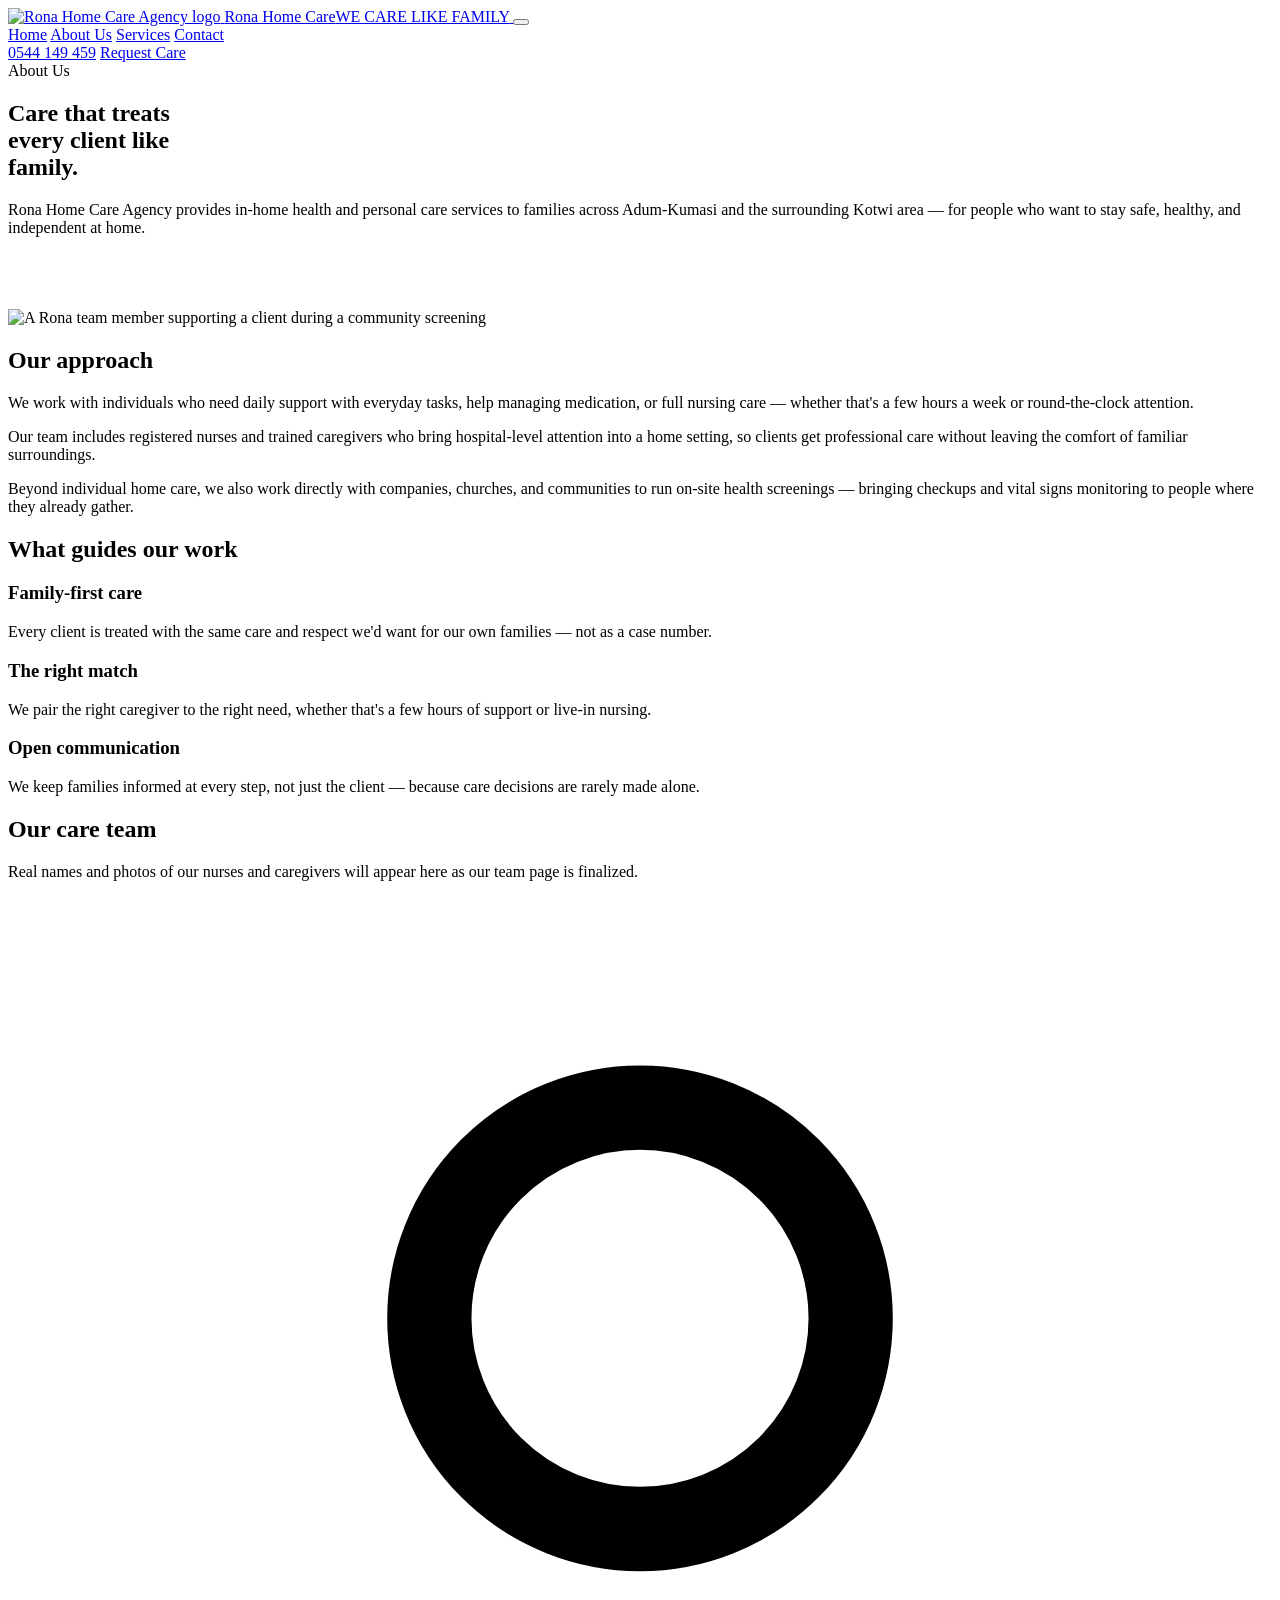
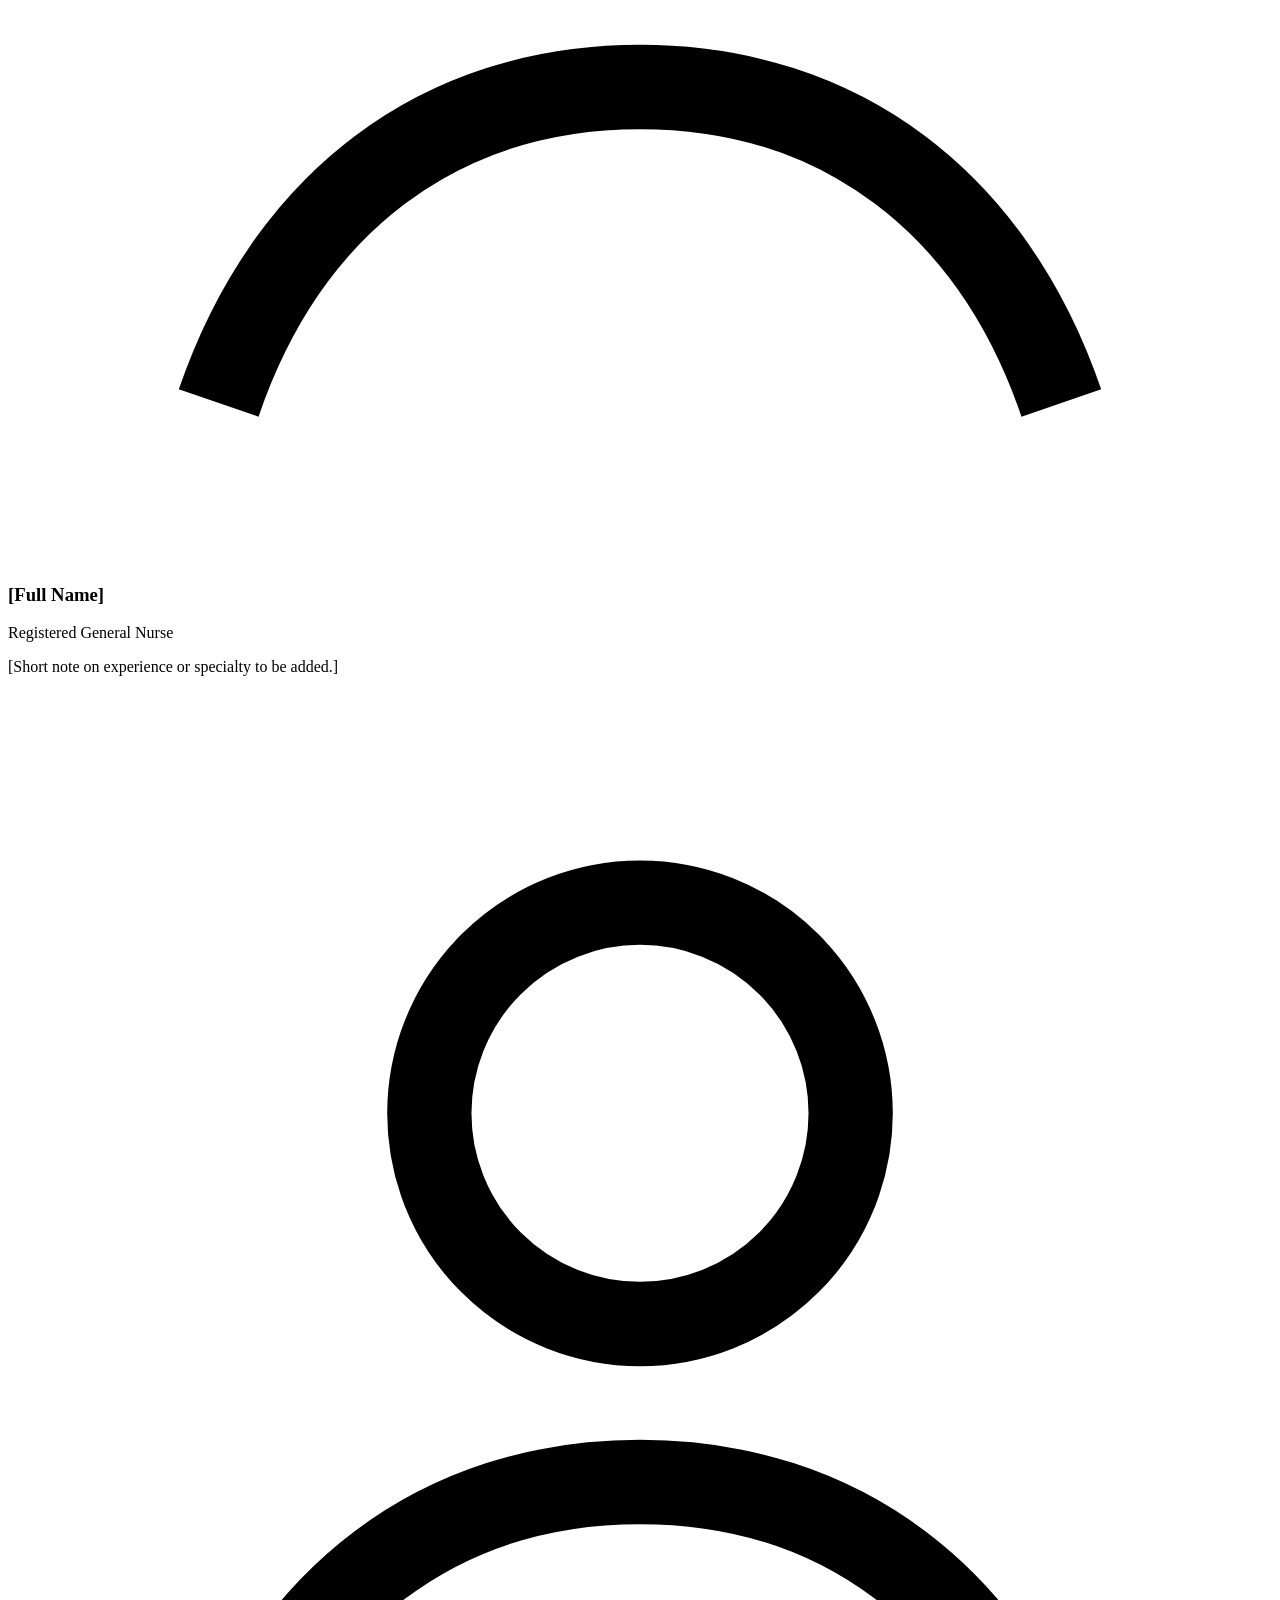
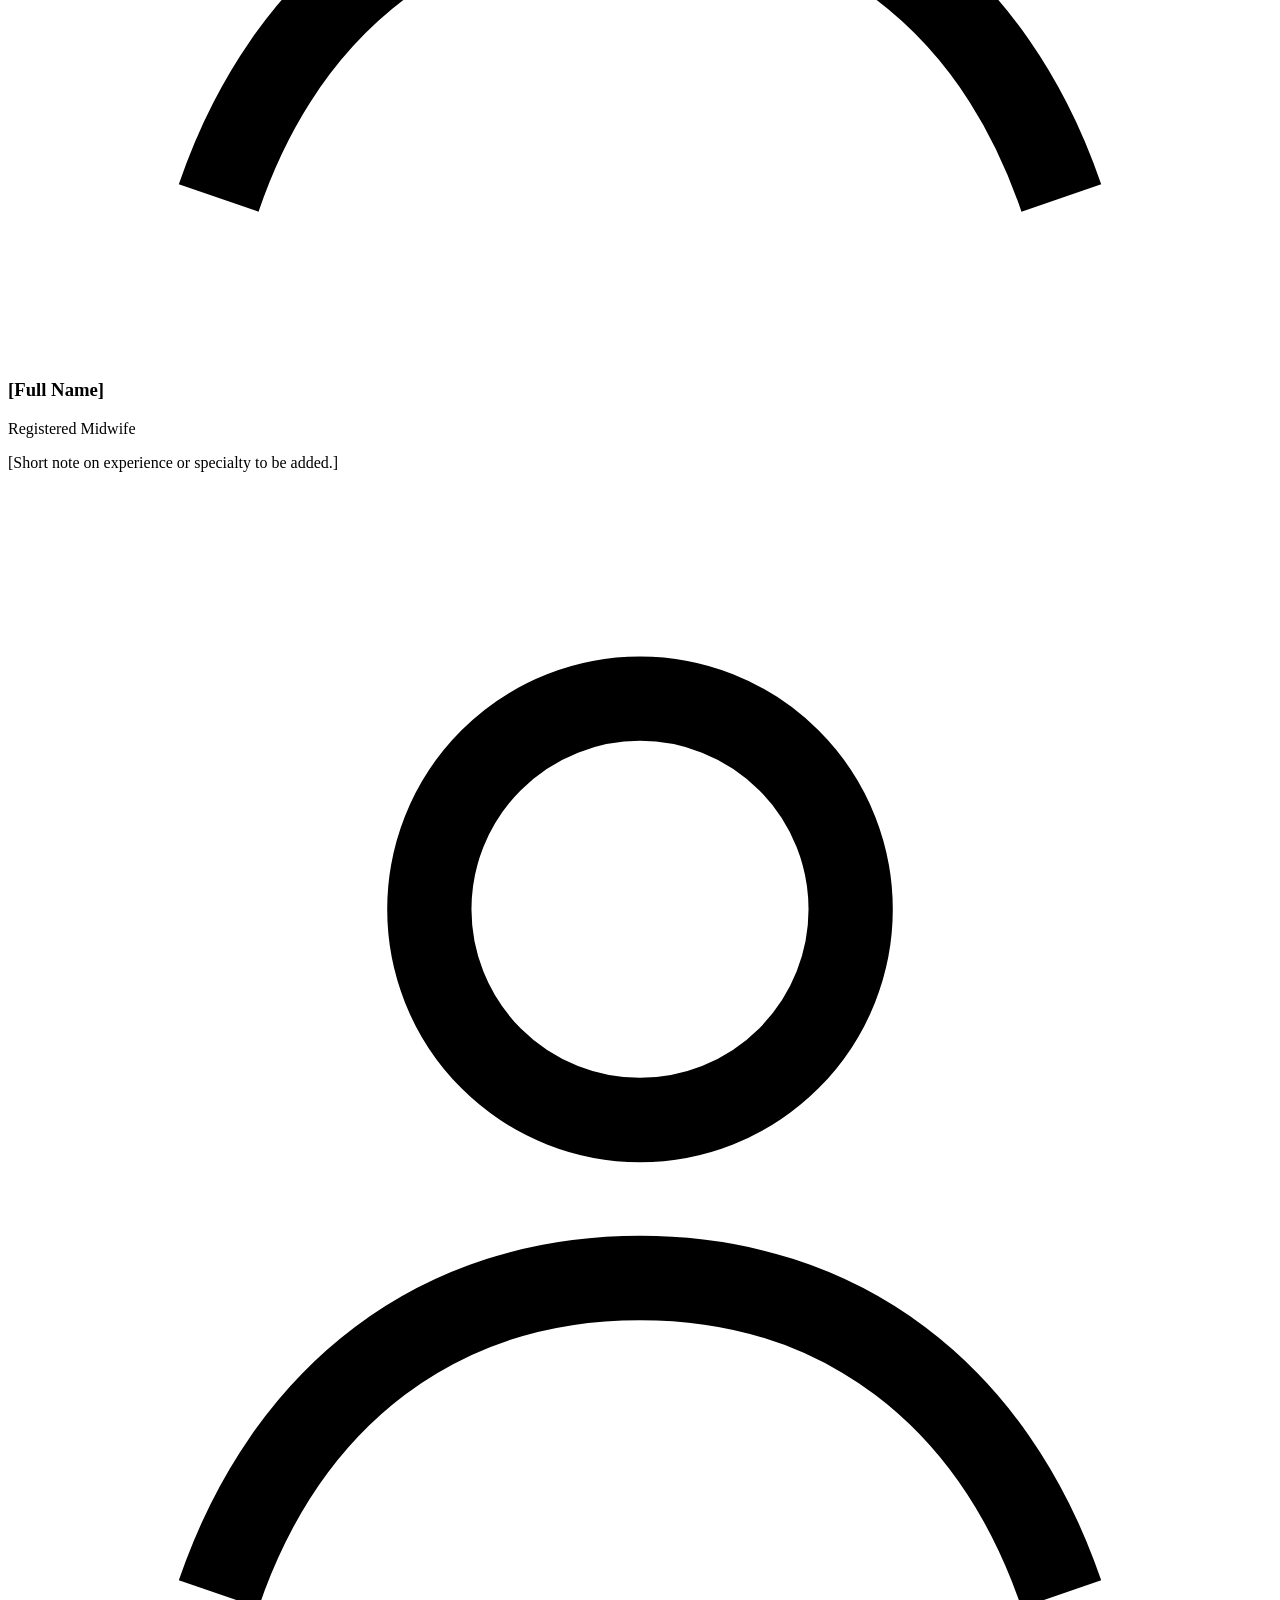
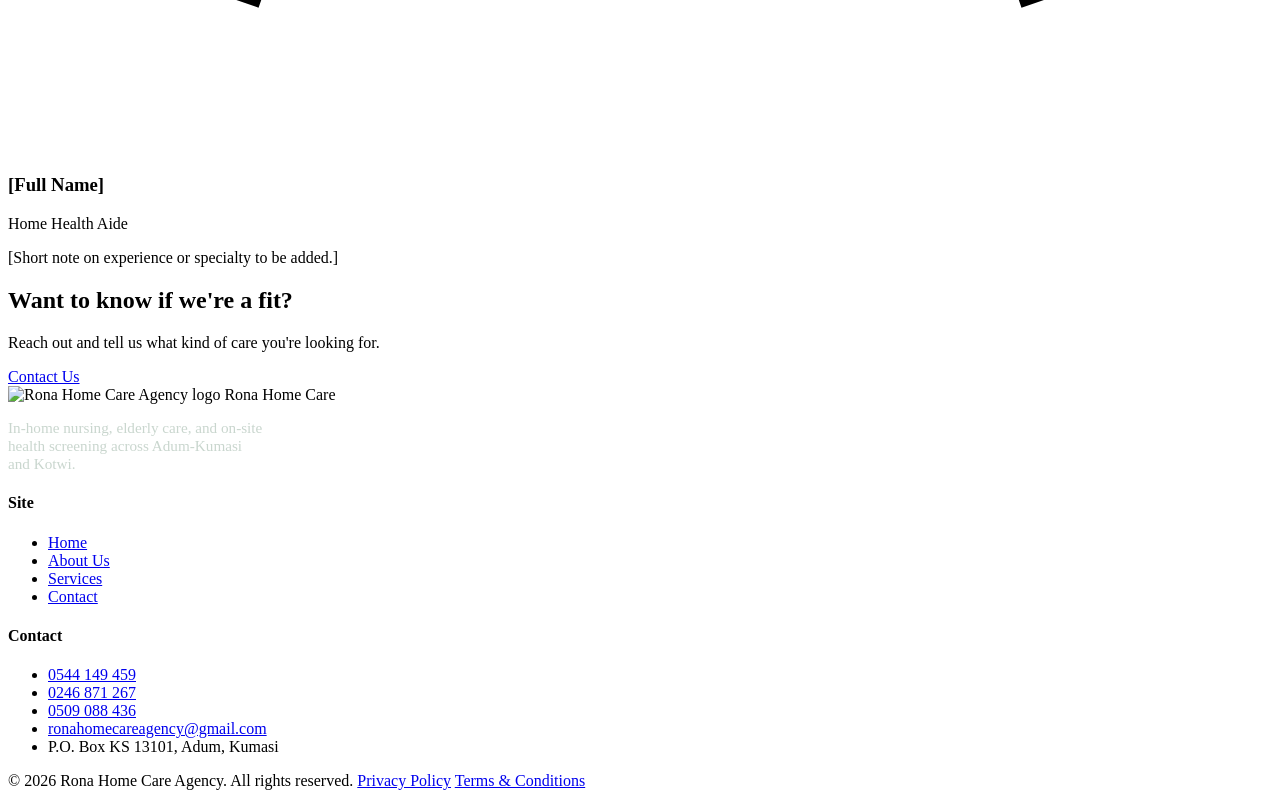
==== about.html @ 7cdcc6e5 "Add files via upload" ====
<!DOCTYPE html>
<html lang="en">
<head>
<meta charset="UTF-8">
<meta name="viewport" content="width=device-width, initial-scale=1.0">
<title>About Us — Rona Home Care Agency</title>
<meta name="description" content="Learn about Rona Home Care Agency's mission, values, and the nurses and caregivers behind our in-home care services in Kumasi.">
<link rel="icon" href="assets/logo.png">
<link rel="stylesheet" href="style.css">
</head>
<body>

<header class="site">
  <div class="nav-row">
    <a href="index.html" class="brand">
      <img src="assets/logo.png" alt="Rona Home Care Agency logo">
      <span class="brand-text">Rona Home Care<span>WE CARE LIKE FAMILY</span></span>
    </a>
    <button class="menu-toggle" aria-label="Toggle menu"><span></span><span></span><span></span></button>
    <nav class="primary">
      <a href="index.html">Home</a>
      <a href="about.html" class="active">About Us</a>
      <a href="services.html">Services</a>
      <a href="contact.html">Contact</a>
    </nav>
    <div class="nav-cta">
      <a href="tel:+233544149459" class="phone-link">0544 149 459</a>
      <a href="contact.html" class="btn btn-primary">Request Care</a>
    </div>
  </div>
</header>

<section class="hero" style="padding-bottom:56px;">
  <div class="wrap">
    <span class="hero-tag">About Us</span>
    <h1 style="max-width:16ch;">Care that treats every client like family.</h1>
    <p class="lede">Rona Home Care Agency provides in-home health and personal care services to families across Adum-Kumasi and the surrounding Kotwi area — for people who want to stay safe, healthy, and independent at home.</p>
  </div>
</section>

<section style="padding-top:0;">
  <div class="wrap split reverse">
    <div class="split-media">
      <img src="assets/community.jpg" alt="A Rona team member supporting a client during a community screening">
    </div>
    <div>
      <h2>Our approach</h2>
      <p>We work with individuals who need daily support with everyday tasks, help managing medication, or full nursing care — whether that's a few hours a week or round-the-clock attention.</p>
      <p>Our team includes registered nurses and trained caregivers who bring hospital-level attention into a home setting, so clients get professional care without leaving the comfort of familiar surroundings.</p>
      <p>Beyond individual home care, we also work directly with companies, churches, and communities to run on-site health screenings — bringing checkups and vital signs monitoring to people where they already gather.</p>
    </div>
  </div>
</section>

<section class="section-sage">
  <div class="wrap">
    <div class="section-head">
      <h2>What guides our work</h2>
    </div>
    <div class="values">
      <div class="value">
        <div class="value-rule"></div>
        <h3>Family-first care</h3>
        <p>Every client is treated with the same care and respect we'd want for our own families — not as a case number.</p>
      </div>
      <div class="value">
        <div class="value-rule"></div>
        <h3>The right match</h3>
        <p>We pair the right caregiver to the right need, whether that's a few hours of support or live-in nursing.</p>
      </div>
      <div class="value">
        <div class="value-rule"></div>
        <h3>Open communication</h3>
        <p>We keep families informed at every step, not just the client — because care decisions are rarely made alone.</p>
      </div>
    </div>
  </div>
</section>

<section>
  <div class="wrap">
    <div class="section-head">
      <h2>Our care team</h2>
      <p>Real names and photos of our nurses and caregivers will appear here as our team page is finalized.</p>
    </div>
    <div class="team-grid">
      <div class="team-card">
        <div class="avatar-placeholder">
          <svg viewBox="0 0 24 24" fill="none" stroke="currentColor" stroke-width="1.6"><circle cx="12" cy="8" r="4"/><path d="M4 21c1.3-3.8 4.2-6 8-6s6.7 2.2 8 6"/></svg>
        </div>
        <h3>[Full Name]</h3>
        <div class="team-role">Registered General Nurse</div>
        <p>[Short note on experience or specialty to be added.]</p>
      </div>
      <div class="team-card">
        <div class="avatar-placeholder">
          <svg viewBox="0 0 24 24" fill="none" stroke="currentColor" stroke-width="1.6"><circle cx="12" cy="8" r="4"/><path d="M4 21c1.3-3.8 4.2-6 8-6s6.7 2.2 8 6"/></svg>
        </div>
        <h3>[Full Name]</h3>
        <div class="team-role">Registered Midwife</div>
        <p>[Short note on experience or specialty to be added.]</p>
      </div>
      <div class="team-card">
        <div class="avatar-placeholder">
          <svg viewBox="0 0 24 24" fill="none" stroke="currentColor" stroke-width="1.6"><circle cx="12" cy="8" r="4"/><path d="M4 21c1.3-3.8 4.2-6 8-6s6.7 2.2 8 6"/></svg>
        </div>
        <h3>[Full Name]</h3>
        <div class="team-role">Home Health Aide</div>
        <p>[Short note on experience or specialty to be added.]</p>
      </div>
    </div>
  </div>
</section>

<section class="cta-band">
  <div class="wrap">
    <div>
      <h2>Want to know if we're a fit?</h2>
      <p>Reach out and tell us what kind of care you're looking for.</p>
    </div>
    <a href="contact.html" class="btn btn-on-dark">Contact Us</a>
  </div>
</section>

<footer class="site">
  <div class="wrap">
    <div class="footer-grid">
      <div>
        <div class="footer-brand">
          <img src="assets/logo.png" alt="Rona Home Care Agency logo">
          <span>Rona Home Care</span>
        </div>
        <p style="max-width:34ch; color:#C9D6CE; font-size:0.95rem;">In-home nursing, elderly care, and on-site health screening across Adum-Kumasi and Kotwi.</p>
      </div>
      <div>
        <h4>Site</h4>
        <ul>
          <li><a href="index.html">Home</a></li>
          <li><a href="about.html">About Us</a></li>
          <li><a href="services.html">Services</a></li>
          <li><a href="contact.html">Contact</a></li>
        </ul>
      </div>
      <div>
        <h4>Contact</h4>
        <ul>
          <li><a href="tel:+233544149459">0544 149 459</a></li>
          <li><a href="tel:+233246871267">0246 871 267</a></li>
          <li><a href="tel:+233509088436">0509 088 436</a></li>
          <li><a href="mailto:ronahomecareagency@gmail.com">ronahomecareagency@gmail.com</a></li>
          <li>P.O. Box KS 13101, Adum, Kumasi</li>
        </ul>
      </div>
    </div>
    <div class="footer-bottom">
      <span>&copy; 2026 Rona Home Care Agency. All rights reserved.</span>
      <span>
        <a href="privacy.html">Privacy Policy</a>
        <a href="terms.html">Terms &amp; Conditions</a>
      </span>
    </div>
  </div>
</footer>

<script src="script.js"></script>
</body>
</html>
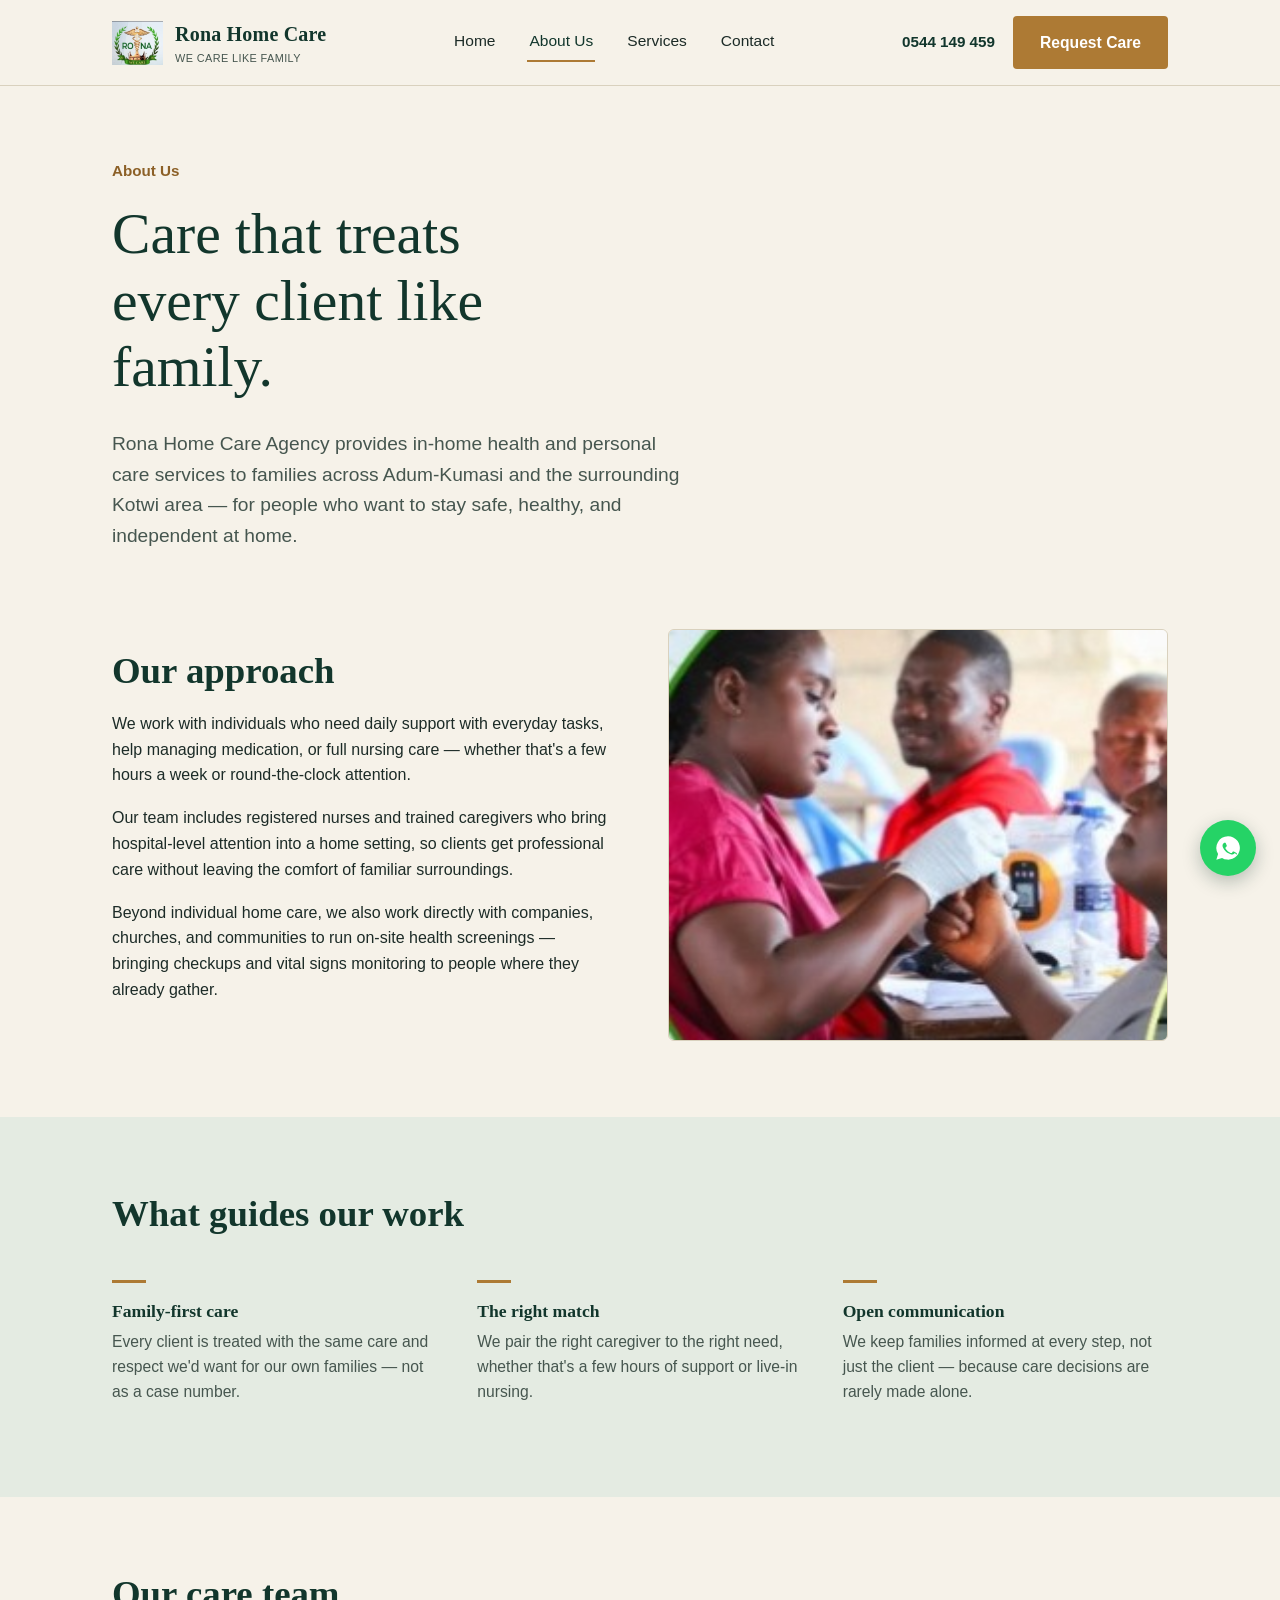
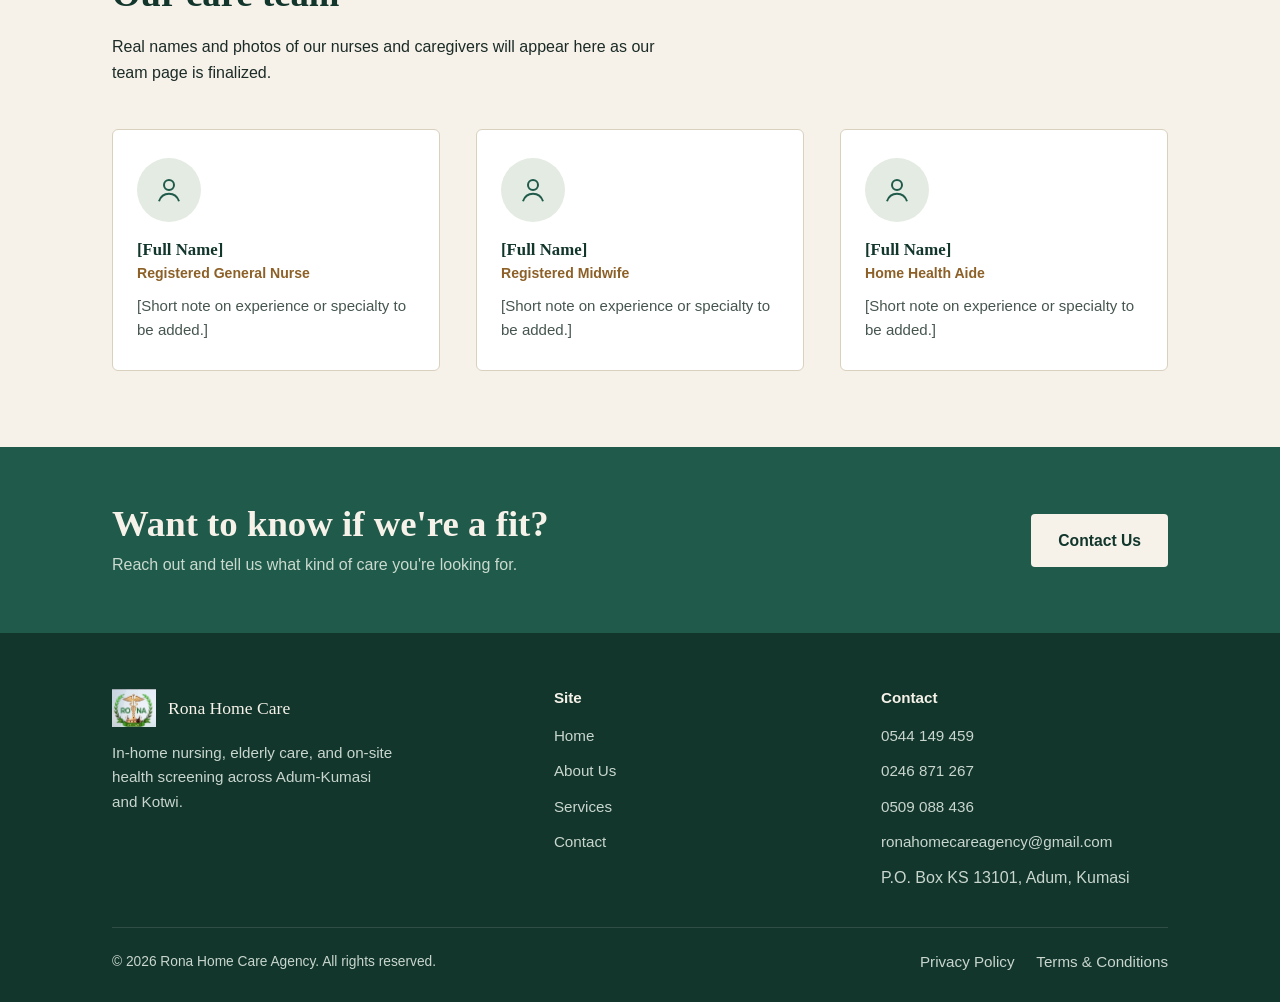
==== commit 06d736d2: "Add files via upload" ====
--- a/about.html
+++ b/about.html
@@ -162,6 +162,11 @@
   </div>
 </footer>
 
+<a href="https://wa.me/233544149459" class="whatsapp-float" target="_blank" rel="noopener" aria-label="Chat with us on WhatsApp">
+  <span class="wa-label">Chat with us</span>
+  <svg viewBox="0 0 24 24" fill="white"><path d="M12 2a10 10 0 00-8.5 15.2L2 22l4.9-1.5A10 10 0 1012 2zm5.8 14.3c-.2.6-1.3 1.2-1.8 1.2-.5.1-1 .1-1.6-.1-.4-.1-.9-.3-1.5-.6-2.6-1.1-4.3-3.8-4.5-4-.1-.2-1.1-1.4-1.1-2.7s.7-1.9 1-2.2c.2-.3.5-.3.7-.3h.5c.2 0 .4 0 .6.4.2.5.7 1.7.8 1.9.1.2.1.4 0 .6-.1.2-.2.3-.4.5-.2.2-.4.4-.5.6-.2.2-.4.4-.2.7.2.4.9 1.5 2 2.4 1.3 1.1 2.4 1.5 2.8 1.6.3.1.5.1.7-.1.2-.2.7-.8.9-1.1.2-.3.4-.2.7-.1.3.1 1.7.8 2 1 .3.1.5.2.6.3.1.2.1.9-.1 1.5z"/></svg>
+</a>
+
 <script src="script.js"></script>
 </body>
 </html>
--- a/style.css
+++ b/style.css
@@ -0,0 +1,490 @@
+/* ============================================================
+   Rona Home Care Agency — Design System
+   Palette: deep forest teal (trust, clinical calm) + warm brass
+   (human warmth) on a warm parchment ground.
+   Type: Fraunces (display serif, has real personality) paired
+   with Work Sans (workmanlike, legible body/UI sans).
+   ============================================================ */
+
+@import url('https://fonts.googleapis.com/css2?family=Fraunces:opsz,wght@9..144,400;9..144,500;9..144,600;9..144,700&family=Work+Sans:wght@400;500;600;700&display=swap');
+
+:root{
+  --ink:        #1C2B27;
+  --ink-soft:   #46564F;
+  --primary:    #1F5A4A;
+  --primary-dk: #12362C;
+  --accent:     #AD7A34;
+  --accent-dk:  #8C6027;
+  --sand:       #F6F2E9;
+  --sand-deep:  #EEE7D6;
+  --sage:       #E4EBE2;
+  --line:       #D9D1BE;
+  --white:      #FFFFFF;
+
+  --serif: 'Fraunces', Georgia, serif;
+  --sans:  'Work Sans', -apple-system, BlinkMacSystemFont, 'Segoe UI', sans-serif;
+
+  --max: 1120px;
+}
+
+*, *::before, *::after{ box-sizing: border-box; }
+
+html{ scroll-behavior: smooth; }
+
+body{
+  margin: 0;
+  font-family: var(--sans);
+  color: var(--ink);
+  background: var(--sand);
+  line-height: 1.6;
+  -webkit-font-smoothing: antialiased;
+}
+
+img{ max-width: 100%; display: block; }
+
+a{ color: inherit; }
+
+.wrap{
+  max-width: var(--max);
+  margin: 0 auto;
+  padding: 0 32px;
+}
+
+h1, h2, h3, h4{
+  font-family: var(--serif);
+  color: var(--primary-dk);
+  line-height: 1.15;
+  margin: 0 0 0.5em;
+  font-weight: 600;
+}
+
+h1{ font-size: clamp(2.4rem, 4.5vw, 3.6rem); font-weight: 500; }
+h2{ font-size: clamp(1.7rem, 3vw, 2.3rem); }
+h3{ font-size: 1.3rem; }
+
+p{ margin: 0 0 1.1em; max-width: 62ch; }
+
+.lede{
+  font-size: 1.2rem;
+  color: var(--ink-soft);
+  max-width: 54ch;
+}
+
+/* ---------- Buttons ---------- */
+.btn{
+  display: inline-flex;
+  align-items: center;
+  gap: 10px;
+  padding: 13px 26px;
+  border-radius: 4px;
+  font-family: var(--sans);
+  font-weight: 600;
+  font-size: 0.98rem;
+  text-decoration: none;
+  border: 1.5px solid transparent;
+  cursor: pointer;
+  transition: background 0.15s ease, color 0.15s ease, border-color 0.15s ease;
+}
+.btn-primary{
+  background: var(--accent);
+  color: var(--white);
+}
+.btn-primary:hover{ background: var(--accent-dk); }
+
+.btn-outline{
+  background: transparent;
+  border-color: var(--primary-dk);
+  color: var(--primary-dk);
+}
+.btn-outline:hover{ background: var(--primary-dk); color: var(--white); }
+
+.btn-on-dark{
+  background: var(--sand);
+  color: var(--primary-dk);
+}
+.btn-on-dark:hover{ background: var(--white); }
+
+.btn-ghost-on-dark{
+  background: transparent;
+  border-color: rgba(246,242,233,0.55);
+  color: var(--sand);
+}
+.btn-ghost-on-dark:hover{ border-color: var(--sand); background: rgba(246,242,233,0.08); }
+
+/* ---------- Header / Nav ---------- */
+header.site{
+  position: sticky;
+  top: 0;
+  z-index: 50;
+  background: var(--sand);
+  border-bottom: 1px solid var(--line);
+}
+.nav-row{
+  display: flex;
+  align-items: center;
+  justify-content: space-between;
+  padding: 16px 32px;
+  max-width: var(--max);
+  margin: 0 auto;
+}
+.brand{
+  display: flex;
+  align-items: center;
+  gap: 12px;
+  text-decoration: none;
+}
+.brand img{ height: 44px; width: auto; }
+.brand-text{
+  font-family: var(--serif);
+  font-size: 1.25rem;
+  color: var(--primary-dk);
+  font-weight: 600;
+  letter-spacing: 0.2px;
+}
+.brand-text span{ display:block; font-family: var(--sans); font-size: 0.68rem; font-weight: 500; color: var(--ink-soft); letter-spacing: 0.4px; }
+
+nav.primary{
+  display: flex;
+  align-items: center;
+  gap: 30px;
+}
+nav.primary a{
+  text-decoration: none;
+  color: var(--ink);
+  font-weight: 500;
+  font-size: 0.97rem;
+  padding: 6px 2px;
+  border-bottom: 2px solid transparent;
+}
+nav.primary a:hover, nav.primary a.active{
+  border-bottom-color: var(--accent);
+  color: var(--primary-dk);
+}
+.nav-cta{ display:flex; align-items:center; gap: 18px; }
+.phone-link{ font-weight:600; color: var(--primary-dk); text-decoration:none; font-size: 0.95rem; }
+
+.menu-toggle{
+  display: none;
+  background: none;
+  border: none;
+  cursor: pointer;
+  padding: 6px;
+}
+.menu-toggle span{
+  display:block;
+  width: 24px;
+  height: 2px;
+  background: var(--ink);
+  margin: 5px 0;
+}
+
+@media (max-width: 880px){
+  nav.primary{
+    position: absolute;
+    top: 100%; left: 0; right: 0;
+    background: var(--sand);
+    border-bottom: 1px solid var(--line);
+    flex-direction: column;
+    align-items: flex-start;
+    padding: 10px 32px 22px;
+    gap: 14px;
+    display: none;
+  }
+  nav.primary.open{ display: flex; }
+  .nav-cta{ display:none; }
+  .menu-toggle{ display:block; }
+}
+
+/* ---------- Hero ---------- */
+.hero{
+  padding: 72px 0 88px;
+}
+.hero-grid{
+  display: grid;
+  grid-template-columns: 1.1fr 0.9fr;
+  gap: 56px;
+  align-items: center;
+}
+.hero-tag{
+  display: inline-block;
+  color: var(--accent-dk);
+  font-weight: 600;
+  font-size: 0.95rem;
+  margin-bottom: 18px;
+}
+.hero-photo{
+  border-radius: 6px;
+  overflow: hidden;
+  border: 1px solid var(--line);
+  aspect-ratio: 5 / 4.2;
+}
+.hero-photo img{
+  width: 100%;
+  height: 100%;
+  object-fit: cover;
+}
+.hero-actions{
+  display: flex;
+  gap: 16px;
+  margin-top: 28px;
+  flex-wrap: wrap;
+}
+.hero-note{
+  margin-top: 26px;
+  font-size: 0.92rem;
+  color: var(--ink-soft);
+}
+
+@media (max-width: 880px){
+  .hero-grid{ grid-template-columns: 1fr; }
+  .hero-grid .hero-photo{ order: -1; }
+}
+
+/* ---------- Sections ---------- */
+section{ padding: 76px 0; }
+.section-sage{ background: var(--sage); }
+.section-dark{ background: var(--primary-dk); color: var(--sand); }
+.section-dark h2, .section-dark h3{ color: var(--sand); }
+.section-dark p{ color: #C9D6CE; }
+
+.section-head{
+  max-width: 640px;
+  margin-bottom: 44px;
+}
+
+/* ---------- Service list (not identical cards — a structured list) ---------- */
+.service-list{
+  display: grid;
+  gap: 0;
+  border-top: 1px solid var(--line);
+}
+.service-row{
+  display: grid;
+  grid-template-columns: 60px 1fr 1fr;
+  gap: 28px;
+  padding: 30px 0;
+  border-bottom: 1px solid var(--line);
+  align-items: start;
+}
+.service-icon{
+  width: 40px; height: 40px;
+  color: var(--primary);
+}
+.service-icon svg{ width: 100%; height: 100%; }
+.service-row h3{ margin-bottom: 6px; }
+.service-row p{ margin: 0; color: var(--ink-soft); max-width: 48ch; }
+
+@media (max-width: 720px){
+  .service-row{ grid-template-columns: 44px 1fr; }
+  .service-row p{ grid-column: 2; }
+}
+
+/* ---------- Two column feature ---------- */
+.split{
+  display: grid;
+  grid-template-columns: 1fr 1fr;
+  gap: 56px;
+  align-items: center;
+}
+.split-media{ border-radius: 6px; overflow: hidden; border: 1px solid var(--line); aspect-ratio: 4 / 3.3; }
+.split-media img{ width: 100%; height: 100%; object-fit: cover; border-radius: 0; border: none; }
+@media (max-width: 880px){ .split{ grid-template-columns: 1fr; } }
+.split.reverse .split-media{ order: 2; }
+@media (max-width: 880px){ .split.reverse .split-media{ order: -1; } }
+
+/* ---------- Values ---------- */
+.values{
+  display: grid;
+  grid-template-columns: repeat(3, 1fr);
+  gap: 40px;
+  margin-top: 8px;
+}
+.value h3{ font-size: 1.1rem; margin-bottom: 8px; }
+.value p{ color: var(--ink-soft); font-size: 0.98rem; }
+.value-rule{ width: 34px; height: 3px; background: var(--accent); margin-bottom: 18px; }
+@media (max-width: 720px){ .values{ grid-template-columns: 1fr; } }
+
+/* ---------- Team ---------- */
+.team-grid{
+  display: grid;
+  grid-template-columns: repeat(3, 1fr);
+  gap: 36px;
+}
+.team-card{
+  background: var(--white);
+  border: 1px solid var(--line);
+  border-radius: 6px;
+  padding: 28px 24px;
+  text-align: left;
+}
+.avatar-placeholder{
+  width: 64px; height: 64px;
+  border-radius: 50%;
+  background: var(--sage);
+  color: var(--primary);
+  display: flex; align-items: center; justify-content: center;
+  margin-bottom: 18px;
+}
+.avatar-placeholder svg{ width: 30px; height: 30px; }
+.team-card h3{ margin-bottom: 2px; font-size: 1.05rem; }
+.team-role{ color: var(--accent-dk); font-weight: 600; font-size: 0.88rem; margin-bottom: 10px; }
+.team-card p{ font-size: 0.94rem; color: var(--ink-soft); margin: 0; }
+@media (max-width: 880px){ .team-grid{ grid-template-columns: 1fr 1fr; } }
+@media (max-width: 560px){ .team-grid{ grid-template-columns: 1fr; } }
+
+/* ---------- CTA banner ---------- */
+.cta-band{
+  background: var(--primary);
+  color: var(--sand);
+  padding: 56px 0;
+  text-align: left;
+}
+.cta-band .wrap{
+  display: flex;
+  align-items: center;
+  justify-content: space-between;
+  gap: 30px;
+  flex-wrap: wrap;
+}
+.cta-band h2{ color: var(--sand); margin: 0; }
+.cta-band p{ color: #CBDACF; margin: 6px 0 0; }
+
+/* ---------- Footer ---------- */
+footer.site{
+  background: var(--primary-dk);
+  color: #C9D6CE;
+  padding: 56px 0 28px;
+}
+.footer-grid{
+  display: grid;
+  grid-template-columns: 1.4fr 1fr 1fr;
+  gap: 40px;
+  padding-bottom: 36px;
+  border-bottom: 1px solid rgba(255,255,255,0.12);
+}
+.footer-grid h4{ color: var(--sand); font-family: var(--sans); font-size: 0.95rem; margin-bottom: 16px; }
+.footer-brand{ display:flex; align-items:center; gap: 12px; margin-bottom: 14px; }
+.footer-brand img{ height: 38px; }
+.footer-brand span{ font-family: var(--serif); color: var(--sand); font-size: 1.1rem; }
+footer.site a{ color: #C9D6CE; text-decoration: none; font-size: 0.95rem; }
+footer.site a:hover{ color: var(--sand); }
+footer.site ul{ list-style: none; padding: 0; margin: 0; display:flex; flex-direction:column; gap: 10px; }
+.footer-bottom{
+  display:flex; justify-content: space-between; align-items:center;
+  padding-top: 22px; font-size: 0.86rem; flex-wrap: wrap; gap: 10px;
+}
+.footer-bottom a{ margin-left: 18px; }
+@media (max-width: 720px){ .footer-grid{ grid-template-columns: 1fr; } }
+
+/* ---------- Contact page ---------- */
+.contact-grid{
+  display: grid;
+  grid-template-columns: 1fr 1fr;
+  gap: 56px;
+  align-items: start;
+}
+@media (max-width: 880px){ .contact-grid{ grid-template-columns: 1fr; } }
+
+.info-row{
+  display: flex;
+  gap: 16px;
+  padding: 18px 0;
+  border-bottom: 1px solid var(--line);
+}
+.info-row:first-child{ padding-top: 0; }
+.info-icon{ width: 22px; height: 22px; color: var(--primary); flex-shrink: 0; margin-top: 2px; }
+.info-row h4{ margin: 0 0 4px; font-family: var(--sans); font-size: 0.98rem; color: var(--ink); }
+.info-row p{ margin: 0; color: var(--ink-soft); font-size: 0.95rem; }
+
+form.inquiry{
+  background: var(--white);
+  border: 1px solid var(--line);
+  border-radius: 6px;
+  padding: 34px;
+}
+.field{ margin-bottom: 20px; }
+.field label{ display:block; font-size: 0.9rem; font-weight: 600; margin-bottom: 7px; color: var(--ink); }
+.field input, .field select, .field textarea{
+  width: 100%;
+  padding: 11px 13px;
+  border: 1px solid var(--line);
+  border-radius: 4px;
+  font-family: var(--sans);
+  font-size: 0.96rem;
+  background: var(--sand);
+  color: var(--ink);
+}
+.field input:focus, .field select:focus, .field textarea:focus{
+  outline: none;
+  border-color: var(--primary);
+  background: var(--white);
+}
+.radio-group{ display: flex; flex-direction: column; gap: 10px; }
+.radio-option{ display:flex; align-items:center; gap: 10px; font-size: 0.95rem; }
+.radio-option input{ width: auto; }
+.field textarea{ resize: vertical; min-height: 120px; }
+.form-note{ font-size: 0.85rem; color: var(--ink-soft); margin-top: -8px; }
+
+/* ---------- Legal pages ---------- */
+.legal{ max-width: 76ch; }
+.legal h2{ margin-top: 1.6em; }
+.legal ul{ padding-left: 20px; }
+.legal li{ margin-bottom: 8px; }
+.updated{ color: var(--ink-soft); font-size: 0.9rem; }
+
+/* ---------- Focus visibility ---------- */
+a:focus-visible, button:focus-visible, input:focus-visible, textarea:focus-visible, select:focus-visible{
+  outline: 2px solid var(--accent);
+  outline-offset: 2px;
+}
+
+/* ---------- Floating WhatsApp button ---------- */
+.whatsapp-float{
+  position: fixed;
+  right: 24px;
+  bottom: 24px;
+  z-index: 60;
+  width: 56px;
+  height: 56px;
+  border-radius: 50%;
+  background: #25D366;
+  display: flex;
+  align-items: center;
+  justify-content: center;
+  box-shadow: 0 6px 18px rgba(18, 54, 44, 0.28);
+  text-decoration: none;
+  transition: transform 0.15s ease, box-shadow 0.15s ease;
+}
+.whatsapp-float:hover{
+  transform: translateY(-2px);
+  box-shadow: 0 10px 22px rgba(18, 54, 44, 0.32);
+}
+.whatsapp-float svg{
+  width: 28px;
+  height: 28px;
+}
+.whatsapp-float .wa-label{
+  position: absolute;
+  right: 68px;
+  background: var(--primary-dk);
+  color: var(--sand);
+  padding: 7px 12px;
+  border-radius: 4px;
+  font-size: 0.85rem;
+  font-weight: 600;
+  white-space: nowrap;
+  opacity: 0;
+  pointer-events: none;
+  transition: opacity 0.15s ease;
+}
+.whatsapp-float:hover .wa-label{ opacity: 1; }
+
+@media (max-width: 640px){
+  .whatsapp-float{ right: 16px; bottom: 16px; width: 52px; height: 52px; }
+  .whatsapp-float .wa-label{ display: none; }
+}
+
+@media (prefers-reduced-motion: reduce){
+  html{ scroll-behavior: auto; }
+  *{ transition: none !important; }
+}
